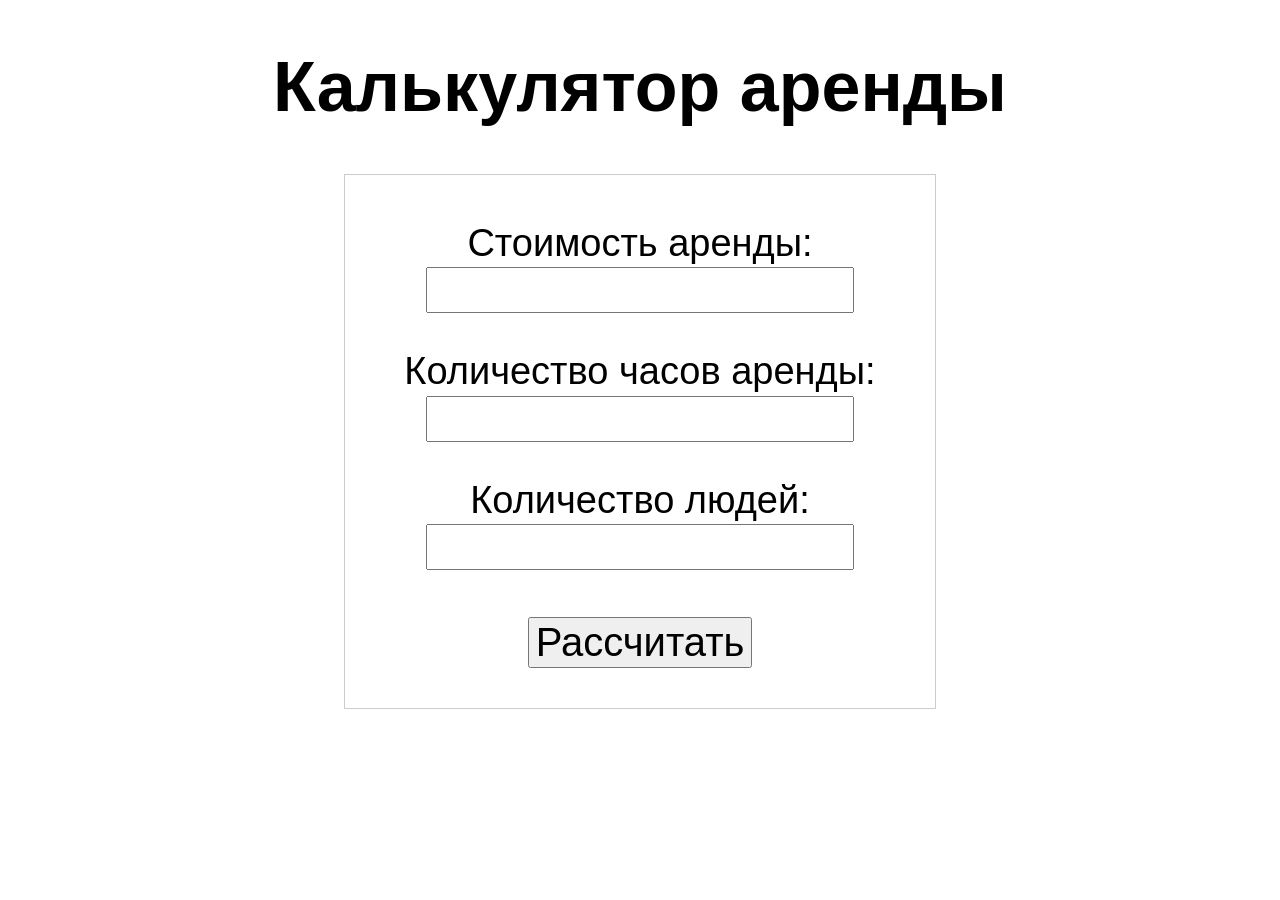
==== index.html @ 8d83f9d1 "Add files via upload" ====
<!DOCTYPE html>
<html>
<head>
  <title>Калькулятор аренды</title>
  <link rel="stylesheet" href="style.css">
</head>
<body>
  <h1>Калькулятор аренды</h1>
  <form id="rentalForm">
<div class="style">
    <label for="cost">Стоимость аренды:</label>
    <input class="okno" type="number" id="cost" name="cost" required>
    <br>
</div>
<div class="style">
    <label for="hours">Количество часов аренды:</label>
    <input class="okno" type="number" id="hours" name="hours" required>
    <br>
</div>

<div class="style">
  <label for="people">Количество людей:</label>
  <input class="okno" type="number" id="people" name="people" required>
  <br>
</div>

    <button class="btn" type="submit">Рассчитать</button>
  </form>
  <div id="result"></div>

  <script src="script.js"></script>
</body>
</html>
---- style.css ----
body {
    font-family: sans-serif;
    text-align: center;
  }

h1 {
  font-size: 70PX;
}
  .style {
    padding: 10px;
    font-size: 38px;
    margin: 17px;
  }

  #rentalForm {
    margin: 20px auto;
    padding: 20px;
    border: 1px solid #ccc;
    width: 550px;
  }

  .okno {
    font-size: 25px;
    height: 40px;
    width: 420px;
  }

  .btn {
    margin: 20px;
    font-size: 40px;
  }

  #result {
    margin-top: 20px;
    font-size: 1.2em;
    font-size: 40px;
  }
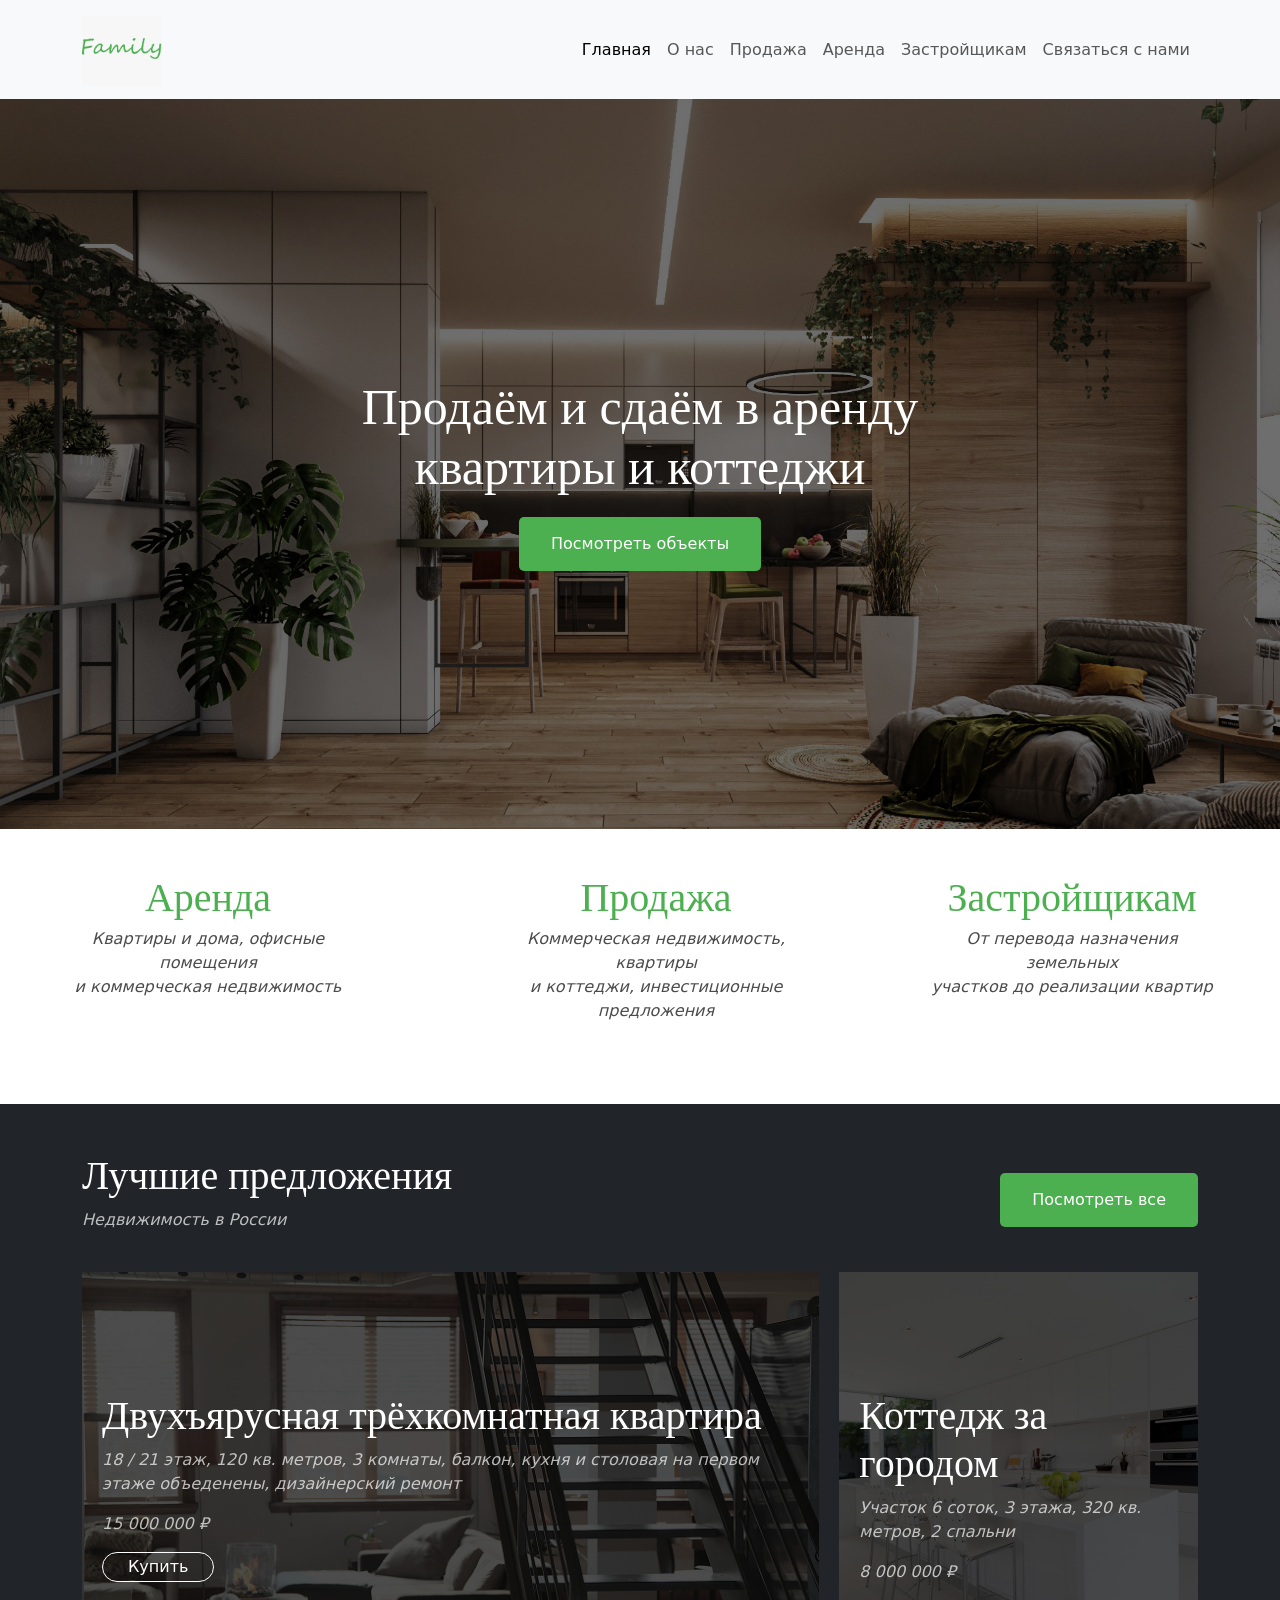
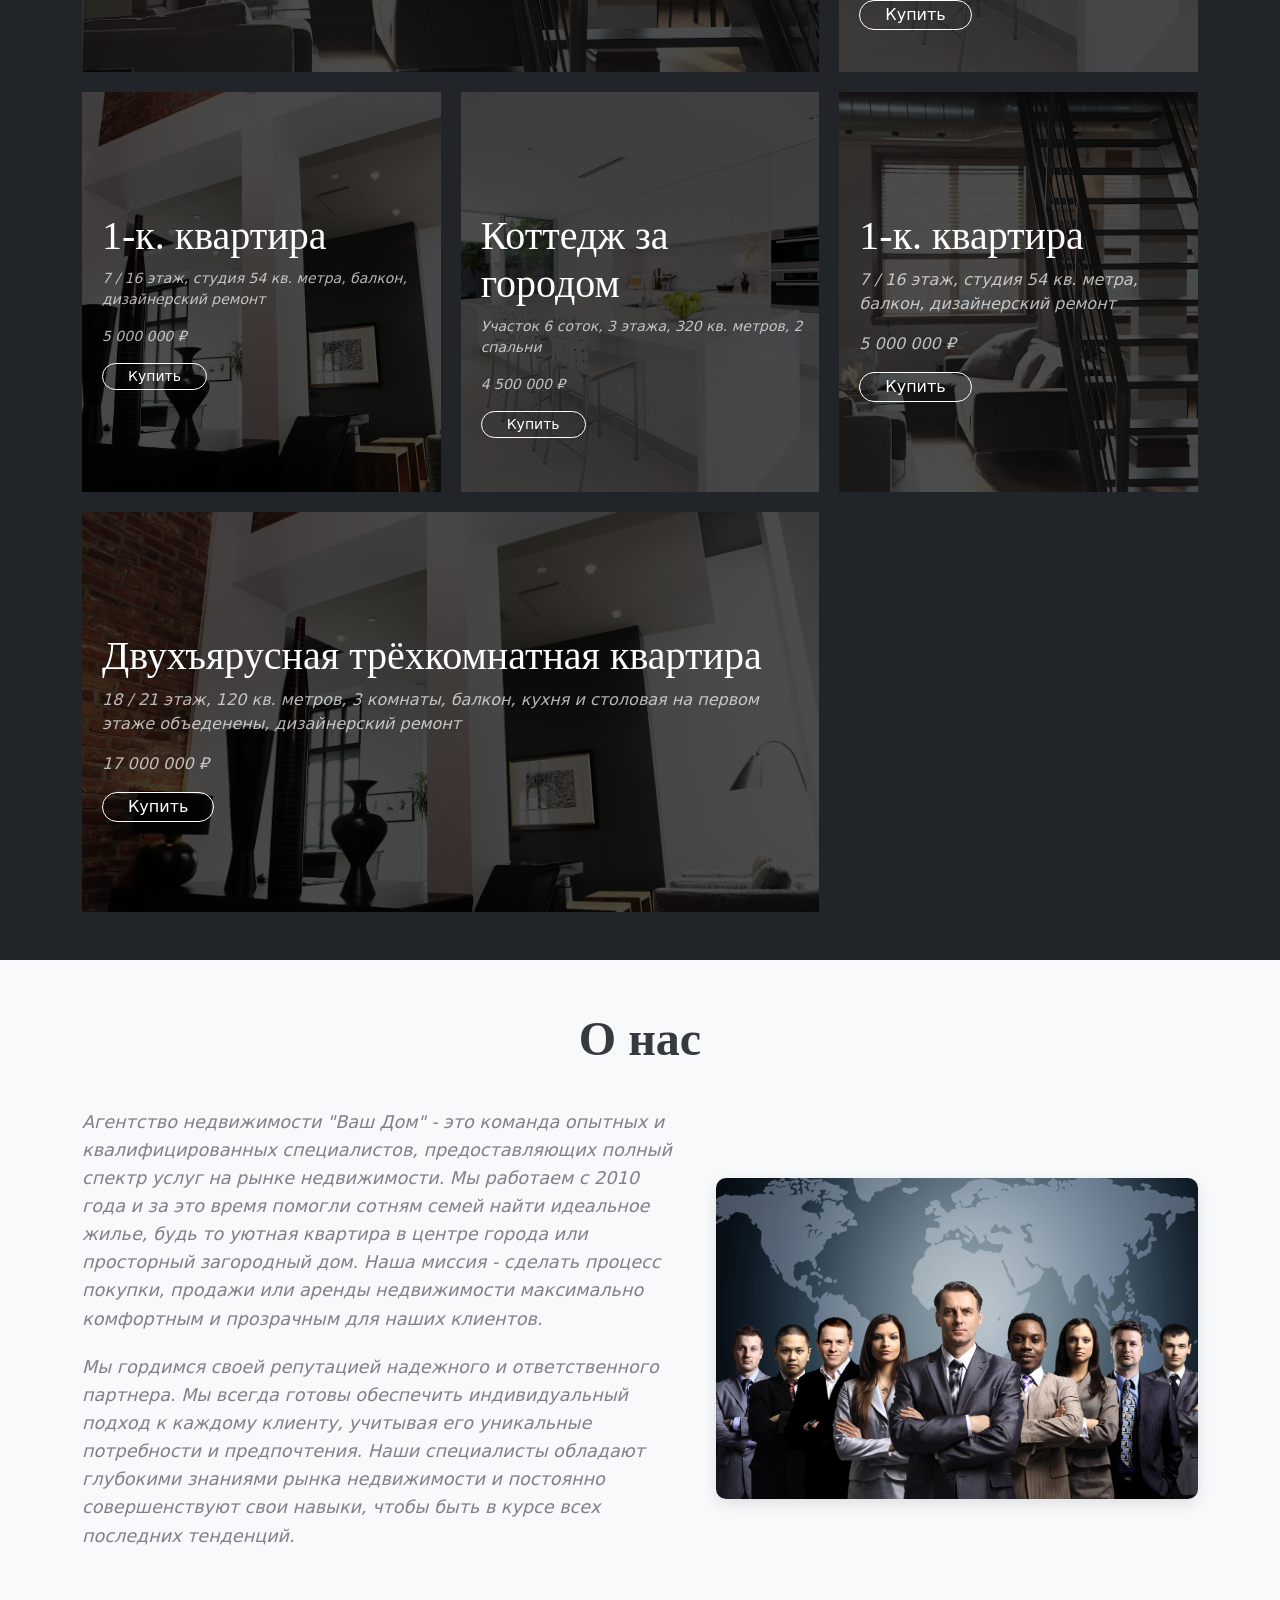
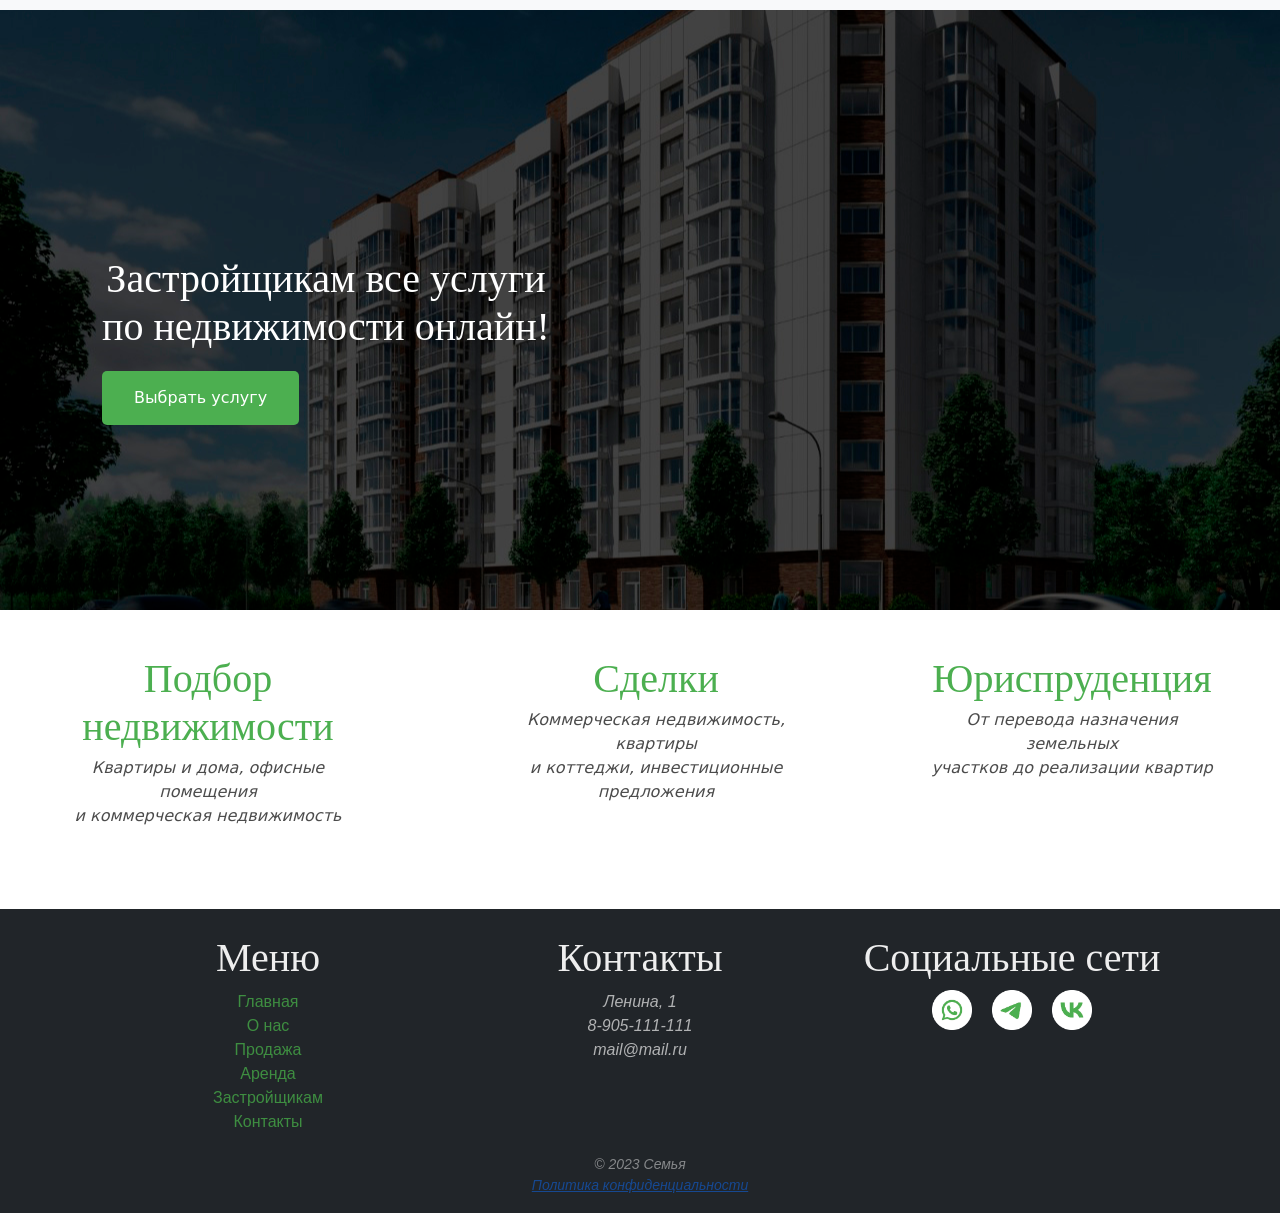
==== commit 206a769d: "Add files via upload" ====
--- a/index.html
+++ b/index.html
@@ -1,33 +1,246 @@
 <!DOCTYPE html>
-<html>
+<html lang="ru">
 <head>
-  <title>Калькулятор аренды</title>
-  <link rel="stylesheet" href="style.css">
+    <link rel="stylesheet" href="style.css">
+    <meta charset="UTF-8">
+    <meta name="viewport" content="width=device-width, initial-scale=1.0">
+    <title>Мой сайт</title>
+    <link href="https://cdn.jsdelivr.net/npm/bootstrap@5.3.2/dist/css/bootstrap.min.css" rel="stylesheet" integrity="sha384-T3c6CoIi6uLrA9TneNEoa7RxnatzjcDSCmG1MXxSR1GAsXEV/Dwwykc2MPK8M2HN" crossorigin="anonymous">
+    <script src="https://cdn.jsdelivr.net/npm/bootstrap@5.3.2/dist/js/bootstrap.bundle.min.js" integrity="sha384-C6RzsynM9kWDrMNeT87bh95OGNyZPhcTNXj1NW7RuBCsyN/o0jlpcV8Qyq46cDfL" crossorigin="anonymous"></script>
 </head>
 <body>
-  <h1>Калькулятор аренды</h1>
-  <form id="rentalForm">
-<div class="style">
-    <label for="cost">Стоимость аренды:</label>
-    <input class="okno" type="number" id="cost" name="cost" required>
-    <br>
-</div>
-<div class="style">
-    <label for="hours">Количество часов аренды:</label>
-    <input class="okno" type="number" id="hours" name="hours" required>
-    <br>
-</div>
-
-<div class="style">
-  <label for="people">Количество людей:</label>
-  <input class="okno" type="number" id="people" name="people" required>
-  <br>
-</div>
-
-    <button class="btn" type="submit">Рассчитать</button>
-  </form>
-  <div id="result"></div>
-
-  <script src="script.js"></script>
+
+    <!-- Шапка (Header) -->
+    <nav class="navbar navbar-expand-lg navbar-light bg-light">
+        <div class="container">
+          <a class="navbar-brand" href="#">
+            <img src="img/logo.png" alt="Логотип" width="80" height="70" class="d-inline-block align-text-top">
+          </a>
+          <button class="navbar-toggler" type="button" data-bs-toggle="collapse" data-bs-target="#navbarSupportedContent" aria-controls="navbarSupportedContent" aria-expanded="false" aria-label="Toggle navigation">
+            <span class="navbar-toggler-icon"></span>
+          </button>
+          <div class="collapse navbar-collapse" id="navbarSupportedContent">
+            <ul class="navbar-nav ms-auto mb-2 mb-lg-0">
+              <li class="nav-item"><a class="nav-link active" aria-current="page" href="">Главная</a></li>
+              <li class="nav-item"><a class="nav-link" href="about.html">О нас</a></li>
+              <li class="nav-item"><a class="nav-link" href="sale.html">Продажа</a></li>
+              <li class="nav-item"><a class="nav-link" href="rent.html">Аренда</a></li>
+              <li class="nav-item"><a class="nav-link" href="break.html">Застройщикам</a></li>
+              <li class="nav-item"><a class="nav-link" href="contact.html">Связаться с нами</a></li>
+            </ul>
+          </div>
+        </div>
+      </nav>
+
+
+    <!-- Основной контент (Main) -->
+
+        <section class="section">
+            <div class="section-content">
+              <h2>Продаём и сдаём в аренду <br> квартиры и коттеджи</h2>
+              <a href="#" class="button">Посмотреть объекты</a>
+            </div>
+          </section>
+        
+          <div class="three-column-block">
+            <div class="column">
+              <a href="#">
+                <h3>Аренда</h3>
+              <p>Квартиры и дома, офисные помещения <br> и коммерческая недвижимость</p>
+            </div>
+                </a>
+            <div class="column">
+              <a href="#">
+                <h3>Продажа</h3>
+              <p>Коммерческая недвижимость, квартиры <br> и коттеджи, инвестиционные предложения</p>
+            </div></a>
+            <div class="column">
+              <a href="#">
+                <h3>Застройщикам</h3>
+              <p>От перевода назначения земельных <br> участков до реализации квартир</p>
+            </div></a>
+          </div>
+          
+    <!-- 2 блок, предложения-->
+    <section class="bg-dark text-white py-5">
+        <div class="container">
+            <div class="d-flex justify-content-between align-items-center mb-4">
+                <div>
+                    <h2 class="best">Лучшие предложения</h2>
+                    <p>Недвижимость в России</p>
+                </div>
+                <a href="#" class="button">Посмотреть все</a>
+            </div>
+
+            <div class="property-grid">
+                <div class="property large">
+                    <img src="img/1.jpg" alt="Квартира 1">
+                    <div class="property-content">
+                        <h3>Двухъярусная трёхкомнатная квартира</h3>
+                        <p>18 / 21 этаж, 120 кв. метров, 3 комнаты, балкон, кухня и столовая на первом этаже объеденены, дизайнерский ремонт</p>
+                        <p class="price">15 000 000 ₽</p>
+                        <button class="oval-button">Купить</button>
+                    </div>
+                </div>
+                <div class="property medium">
+                    <img src="img/2.jpg" alt="Квартира 2">
+                    <div class="property-content">
+                        <h3>Коттедж за городом</h3>
+                        <p>Участок 6 соток, 3 этажа, 320 кв. метров, 2 спальни</p>
+                        <p class="price">8 000 000 ₽</p>
+                        <button class="oval-button">Купить</button>
+                    </div>
+                </div>
+                <div class="property small">
+                    <img src="img/3.jpg" alt="Квартира 3">
+                    <div class="property-content">
+                        <h3>1-к. квартира</h3>
+                        <p>7 / 16 этаж, студия 54 кв. метра, балкон, дизайнерский ремонт</p>
+                        <p class="price">5 000 000 ₽</p>
+                        <button class="oval-button">Купить</button>
+                    </div>
+                </div>
+                <div class="property small">
+                    <img src="img/2.jpg" alt="Квартира 4">
+                    <div class="property-content">
+                        <h3>Коттедж за городом</h3>
+                        <p>Участок 6 соток, 3 этажа, 320 кв. метров, 2 спальни</p>
+                        <p class="price">4 500 000 ₽</p>
+                        <button class="oval-button">Купить</button>
+                    </div>
+                </div>
+                <div class="property medium">
+                    <img src="img/1.jpg" alt="Квартира 5">
+                    <div class="property-content">
+                        <h3>1-к. квартира</h3>
+                        <p>7 / 16 этаж, студия 54 кв. метра, балкон, дизайнерский ремонт</p>
+                        <p class="price">5 000 000 ₽</p>
+                        <button class="oval-button">Купить</button>
+                    </div>
+                </div>
+                <div class="property large">
+                    <img src="img/3.jpg" alt="Квартира 6">
+                    <div class="property-content">
+                        <h3>Двухъярусная трёхкомнатная квартира</h3>
+                        <p>18 / 21 этаж, 120 кв. метров, 3 комнаты, балкон, кухня и столовая на первом этаже объеденены, дизайнерский ремонт</p>
+                        <p class="price">17 000 000 ₽</p>
+                        <button class="oval-button">Купить</button>
+                    </div>
+                </div>
+            </div>
+        </div>
+    </section>
+      
+
+      <!-- о нас -->
+
+      <section id="about-us" class="about-us-section">
+        <div class="container">
+          <h2 class="section-title">О нас</h2>
+          <div class="about-us-content">
+            <div class="about-us-text">
+              <p>
+                Агентство недвижимости "Ваш Дом" - это команда опытных и квалифицированных специалистов,
+                предоставляющих полный спектр услуг на рынке недвижимости. Мы работаем с 2010 года и за это
+                время помогли сотням семей найти идеальное жилье, будь то уютная квартира в центре города или
+                просторный загородный дом. Наша миссия - сделать процесс покупки, продажи или аренды
+                недвижимости максимально комфортным и прозрачным для наших клиентов.
+              </p>
+              <p>
+                Мы гордимся своей репутацией надежного и ответственного партнера. Мы всегда готовы
+                обеспечить индивидуальный подход к каждому клиенту, учитывая его уникальные потребности и
+                предпочтения. Наши специалисты обладают глубокими знаниями рынка недвижимости и постоянно
+                совершенствуют свои навыки, чтобы быть в курсе всех последних тенденций.
+              </p>
+            </div>
+            <div class="about-us-image">
+              <img src="img/team.jpg" alt="Фотография команды агентства">
+            </div>
+          </div>
+        </div>
+      </section>
+      
+      
+<!-- застройщикам -->
+
+    <section class="developer-services">
+        <div class="container">
+            <div class="services-content">
+                <div class="text-content">
+                    <h2>Застройщикам все услуги <br>по недвижимости онлайн!</h2>
+                    <a href="#" class="button">Выбрать услугу</a>
+                </div>
+            </div>
+        </div>
+    </section>
+    
+
+    <div class="three-column-block">
+        <div class="column">
+          <a href="#">
+            <h3>Подбор недвижимости</h3>
+          <p>Квартиры и дома, офисные помещения <br> и коммерческая недвижимость</p>
+        </div>
+            </a>
+        <div class="column">
+          <a href="#">
+            <h3>Сделки</h3>
+          <p>Коммерческая недвижимость, квартиры <br> и коттеджи, инвестиционные предложения</p>
+        </div></a>
+        <div class="column">
+          <a href="#">
+            <h3>Юриспруденция</h3>
+          <p>От перевода назначения земельных <br> участков до реализации квартир</p>
+        </div></a>
+      </div>
+      
+
+    <!-- Подвал (Footer) -->
+    <footer class="footer bg-dark">
+        <div class="container">
+          <div class="footer-content">
+            <div class="columns">
+              <div class="column_footer">
+                <nav class="main-menu">
+                  <h3>Меню</h3>
+                 <div>
+                    <li><a href="index.html">Главная</a></li>
+                    <li><a href="about.html">О нас</a></li>
+                    <li><a href="sale.html">Продажа</a></li>
+                    <li><a href="rent.html">Аренда</a></li>
+                    <li><a href="break.html">Застройщикам</a></li>
+                    <li><a href="contact.html">Контакты</a></li>
+                </div>
+                </nav>
+              </div>
+              <div class="column_footer">
+                <div class="contact">
+                  <h3>Контакты</h3>
+                  <p>Ленина, 1<br>8-905-111-111<br>mail@mail.ru</p>
+                </div>
+              </div>
+              <div class="column_footer">
+                <div class="social-media">
+                  <h3>Социальные сети</h3>
+                 <div class="menu">
+                   <a href="#"><img src="img/whatsapp.png" alt="WhatsApp" width="40"></a>
+                    <a href="#"><img src="img/telegram.png" alt="Telegram" width="40"></a>
+                   <a href="#"><img src="img/vk.png" alt="VK" width="40"></a>
+              </div>
+                </div>
+              </div>
+            </div> <!-- End of columns -->
+          </div>
+          <div class="copyright">
+            <p>&copy; 2023 Семья <br> <a href="#">Политика конфиденциальности</a></p>
+           
+          </div>
+        </div>
+      </footer>
+      
+      
+      
+    
+    <script src="https://cdn.jsdelivr.net/npm/bootstrap@5.3.2/dist/js/bootstrap.bundle.min.js"></script>
 </body>
 </html>
--- a/style.css
+++ b/style.css
@@ -1,38 +1,1129 @@
+@font-face {
+    font-family: 'MyCustomFont3'; 
+    src: url('Alumni_Sans_Pinstripe/AlumniSansPinstripe-Regular.ttf') format('woff2'), /* Поддерживаемые форматы */
+         url('Alumni_Sans_Pinstripe/AlumniSansPinstripe-Regular.ttf') format('woff'),
+         url('Alumni_Sans_Pinstripe/AlumniSansPinstripe-Regular.ttf') format('truetype'); /* Укажите пути к вашим шрифтам */
+    font-weight: normal; /* Обычно normal */
+    font-style: normal; /* Обычно normal */
+  }
+
+  @font-face {
+    font-family: 'MyCustomFont2'; 
+    src: url('Montserrat/Montserrat-VariableFont_wght.ttf') format('woff2'), /* Поддерживаемые форматы */
+         url('Montserrat/Montserrat-VariableFont_wght.ttf') format('woff'),
+         url('Montserrat/Montserrat-VariableFont_wght.ttf') format('truetype'); /* Укажите пути к вашим шрифтам */
+    font-weight: normal; /* Обычно normal */
+    font-style: normal; /* Обычно normal */
+  }
+  
+  h3 {
+    font-family: 'MyCustomFont3';
+  }
+
+  h2 {
+    font-family: 'MyCustomFont2';
+  }
+
+    p {
+    font-style: italic;
+    opacity: 0.7;
+  }
+
+  ul, li {
+    list-style: none;
+  }
+
 body {
-    font-family: sans-serif;
+    margin: 0;
+    font-family: sans-serif; 
+  }
+  
+
+/* главная страница, 1 блок */
+
+.section {
+    background-image: url('img/back_main.jpg');
+    height: 730px;
+    background-size: cover;
+    background-position: center;
+    color: white;
+    padding: 50px 20px; /* Изменённый паддинг для адаптивности */
+    display: flex;
+    align-items: center;
+    justify-content: center; /* Изменено на center для лучшей адаптации */
+    flex-direction: column; /* Изменено на column для вертикального расположения на маленьких экранах */
+}
+
+.section-content {
+    max-width: 90%; /* Максимум 90% ширины родителя */
+    padding: 20px;
+    text-align: center; /* Текст по центру на маленьких экранах */
+}
+
+.section-content h2 {
+    margin: 20px 0; /* Убран левый отступ */
+    font-size: 50px; /* Уменьшен размер шрифта */
+    width: auto; /* Ширина авто для адаптивности */
+}
+
+.button {
+    background-color: #4CAF50;
+    border: none;
+    color: white;
+    padding: 15px 32px;
     text-align: center;
-  }
-
-h1 {
-  font-size: 70PX;
-}
-  .style {
+    text-decoration: none;
+    display: inline-block;
+    font-size: 16px;
+    cursor: pointer;
+    border-radius: 5px;
+    transition: background-color 0.3s ease;
+}
+
+.button:hover {
+    background-color: #3e8e41;
+}
+
+
+/* Медиа-запросы для адаптивности */
+@media (max-width: 768px) {
+    .section {
+        height: auto; /* Автоматическая высота */
+        padding: 20px;
+    }
+    .section-content h2 {
+        font-size: 24px;
+    }
+    .button {
+        font-size: 14px;
+        padding: 10px 20px;
+    }
+}
+
+@media (max-width: 480px) {
+    .section-content h2 {
+        font-size: 20px;
+    }
+    .button {
+        font-size: 12px;
+        padding: 8px 16px;
+    }
+}
+
+
+
+.three-column-block {
+    display: flex;
+    flex-wrap: wrap; /* Разрешает перенос на новую строку при необходимости */
+    justify-content: space-around; /* Равномерно распределяет элементы по ширине */
+  }
+  
+  .three-column-block .column {
+    width: 30%; /* Ширина каждого столбца (30% от родительского элемента) */
+    box-sizing: border-box; /* Учитывает padding и border в ширину элемента */
+    margin-bottom: 20px; /* Отступ снизу между столбцами */
+    padding: 45px; /* Внутренний отступ внутри столбца */
+    text-align: center; /* Центрирует текст внутри столбца */
+  }
+  
+  /* Адаптивный дизайн: */
+  @media (max-width: 768px) { /* При ширине экрана меньше или равной 768px */
+    .three-column-block .column {
+        padding: 5px;
+      width: 48%; /* Ширина каждого столбца на меньших экранах */
+    }
+  }
+  
+  @media (max-width: 500px) { /* При ширине экрана меньше или равной 500px */
+    .three-column-block .column {
+      width: 100%; /* Каждый столбец занимает всю ширину */
+    }
+  }
+  
+  .column a { /* Стиль для ссылки */
+    text-decoration: none; /* Убираем подчеркивание */
+    color: #4CAF50; /* Зеленый цвет */
+    transition: color 0.3s ease;
+  }
+  
+  .column a:hover {
+    color: black; /* Черный цвет при наведении */
+  }
+  
+  .column h3 { /* Убираем лишний стиль для h3, он теперь наследуется от a */
+    margin-bottom: 5px;
+    font-size: 40px;
+    
+
+  }
+  
+  .column p {
+    font-style: italic;
+    color: black; 
+    opacity: 0.7;
+  }
+  
+  
+  /* Медиа-запросы для адаптивности */
+  @media (max-width: 768px) {
+    .column {
+      flex: 1 0 100%;
+      margin: 10px 0;
+      min-width: auto;
+    }
+  }
+  
+
+/* 2 блок, предложения */
+
+.best {
+    font-size: 40px;
+}
+
+.property-grid {
+    display: grid;
+    grid-template-columns: repeat(auto-fit, minmax(300px, 1fr));
+    grid-gap: 20px;
+    
+}
+
+.property {
+    position: relative;
+    overflow: hidden;
+    min-height: 400px; /* Увеличиваем минимальную высоту */
+}
+
+.property img {
+    width: 100%;
+    height: 400px;
+    object-fit: cover; /* Важно для правильного масштабирования изображения */
+    transition: transform 0.3s ease;
+}
+
+.property:hover img {
+    transform: scale(1.1);
+}
+
+.property-content {
+    position: absolute;
+    bottom: 0;
+    left: 0;
+    width: 100%;
+    height: 400px;
+    background-color: rgba(0, 0, 0, 0.7);
+    color: white;
     padding: 10px;
-    font-size: 38px;
-    margin: 17px;
-  }
-
-  #rentalForm {
+}
+
+.property.large {
+    grid-column: span 2;
+}
+
+.property.medium {
+    grid-column: span 1;
+}
+
+.property.small {
+    grid-column: span 1;
+}
+
+/* Медиа-запросы (могут потребовать корректировки) */
+@media (max-width: 992px) {
+    .property-grid {
+        grid-template-columns: 1fr;
+    }
+    .property.large, .property.medium, .property.small {
+        grid-column: 1;
+    }
+}
+
+.property {
+    position: relative;
+    overflow: hidden;
+    min-height: 400px;
+    display: flex; /* Добавляем flexbox */
+    flex-direction: column; /* Делаем направление столбцом */
+    justify-content: center; /* Центрируем по вертикали */
+    align-items: center; /* Центрируем по горизонтали */
+}
+
+.property-content {
+    /* Удаляем position: absolute; и высоту */
+    background-color: rgba(0, 0, 0, 0.7);
+    color: white;
+    padding-top: 120px; /* Добавим немного отступа */
+    padding-left: 20px;
+    
+}
+
+.oval-button {
+    background-color: transparent; /* Прозрачный фон */
+    border: 1px solid white; /* Белый контур */
+    border-radius: 25px / 25px; /* Овальная форма */
+    padding: 2px 25px;
+    color: white; /* Цвет текста */
+    cursor: pointer;
+    transition: border-color 0.3s ease; /* Плавный переход цвета */
+  }
+  
+  .oval-button:hover {
+    border-color: #4CAF50;
+    color: #4CAF50; /* Зеленый цвет */;
+  }
+
+  
+  
+  .property-content p {
+    font-style: italic;
+    opacity: 0.7;
+  }
+  
+  
+  .property-content h3 {
+   font-size: 40px;
+  }
+
+
+  
+
+/* Media query для меньших экранов */
+@media (max-width: 768px) {
+  .property-grid {
+    grid-template-columns: 1fr;
+  }
+  .property:nth-child(n+2) {
+    display: none;
+  }
+  .show-more {
+    display: block;
+    margin-top: 20px;
+  }
+}
+
+@media (max-width: 768px) {
+    .d-flex.justify-content-between.align-items-center.mb-4 {
+      flex-direction: column; /* Изменяем направление на вертикальное */
+      align-items: flex-start; /* Выравниваем по левому краю */
+      text-align: center; /* Выравниваем текст влево, если нужно */
+    }
+    .mb-4 {
+      margin-bottom: 20px; /* Добавляем отступ снизу между заголовком и кнопкой */
+    }
+  }
+  
+
+  /* о нас */
+
+  .about-us-section {
+    padding: 50px 0 40px;
+    background-color: #f8f9fa; /* Светло-серый фон */
+  }
+  
+  .section-title {
+    text-align: center;
+    margin-bottom: 40px;
+    font-size: 3rem;
+    font-weight: 700;
+    color: #343a40; /* Темно-серый цвет заголовка */
+  }
+  
+  .about-us-content {
+    display: flex;
+    justify-content: space-between;
+    align-items: center;
+    gap: 40px;
+  }
+  
+  .about-us-text {
+    flex: 1 1 50%; /* Текст занимает 50% ширины */
+  }
+  
+  .about-us-text p {
+    line-height: 1.6;
+    color: #495057; /* Серый цвет текста */
+    font-size: 1.1rem;
+    margin-bottom: 20px;
+  }
+  
+  .about-us-text ul {
+    list-style: disc; /* Маркеры списка */
+    padding-left: 20px;
+  }
+  
+  .about-us-text ul li {
+    margin-bottom: 10px;
+  }
+  
+  .about-us-image {
+    flex: 1 1 40%; /* Изображение занимает 40% ширины */
+    position: relative;
+  }
+  
+  .about-us-image img {
+    width: 100%;
+    height: auto;
+    border-radius: 10px; /* Скругленные углы изображения */
+    box-shadow: 0 5px 15px rgba(0, 0, 0, 0.1); /* Тень на изображении */
+  }
+  
+  
+  /* Адаптивный дизайн: */
+  @media (max-width: 992px) {
+    .about-us-content {
+      flex-direction: column; /* Вертикальное расположение на маленьких экранах */
+      align-items: center;
+      text-align: center;
+    }
+    .about-us-text, .about-us-image {
+      width: 100%;
+     
+      
+    }
+    .section-title {
+      margin-bottom: 30px;
+    }
+
+    .about-us-text p {
+        font-size: 15px;
+    }
+  }
+  
+  /* застройщикам */
+
+  .developer-services {
+    background-image: url(img/zas.jpg); /* Замените на путь к вашей картинке */
+    background-size: cover;
+    background-position: center;
+    background-repeat: no-repeat;
+    min-height: 600px; /* Минимальная высота */
+    display: flex;
+    align-items: center; /* Выравнивание по вертикали */
+    padding: 20px;
+    color: white; /* Цвет текста на фоне */
+}
+
+.container {
+    width: 100%;
+    max-width: 1320px; /* Максимальная ширина для центрирования */
+    margin: 0 auto; /* Автоматические отступы для центрирования */
+}
+
+
+.services-content {
+    width: 100%;
+    display: flex;
+    align-items: center;
+    justify-content: flex-start; /* Текст слева */
+}
+
+.text-content {
+    
+    margin-top: 60px;
+    padding: 20px;
+
+}
+
+.text-content h2 {
+    font-size: 40px;
+    margin-bottom: 20px;
+}
+
+@media (max-width: 768px) {
+    .developer-services {
+        min-height: 400px;
+    }
+
+    .services-content {
+        flex-direction: column; /* На маленьких экранах текст сверху, кнопка снизу */
+        align-items: center;
+    }
+    .text-content {
+        text-align: center; /* Центрирование текста на маленьких экранах */
+    }
+
+    .text-content h2 {
+        font-size: 20px;
+    }
+}
+
+
+/* футер */
+
+.footer {
+    color: #eee;
+    padding: 25px 0 1px;
+    font-family: 'Arial', sans-serif;
+  }
+  
+  
+  .container {
+    max-width: 1320px;
+    margin: 0 auto;
+    padding: 0 20px;
+  }
+  
+  .footer-content {
+    display: flex;
+    flex-wrap: wrap;
+    justify-content: space-around; /* Ключевое изменение: равномерное распределение */
+  }
+  
+  .columns {
+    display: flex;
+    width: 100%; /* Занимаем всю ширину контейнера */
+    margin-bottom: 20px;
+  }
+  
+  .column_footer {
+    flex: 1; /* Каждая колонка занимает равную часть доступного пространства */
+    margin: 0 10px; /* Небольшой отступ между колонками */
+    box-sizing: border-box; /* Важно: включает padding и border в ширину элемента */
+    text-align: center; /* Центрируем текст в колонках */
+  }
+
+  .column_footer a {
+    color: #3e8e41;
+    text-decoration: none;
+  }
+  
+  .column_footer a:hover {
+    color: white;
+  }
+
+  .column_footer h3 {
+    font-size: 40px;
+  }
+  
+  h3 {
+    margin-bottom: 15px;
+    font-size: 1.2em;
+  }
+  
+  /* ... (стили для списков, ссылок, изображений остаются теми же) ... */
+  
+  .copyright {
+    text-align: center;
+    font-size: 14px;
+    opacity: 0.7;
+  }
+  
+  /* Адаптивный дизайн */
+  @media (max-width: 768px) {
+    .columns {
+      flex-direction: column;
+      align-items: center;
+    }
+    .column {
+      flex-basis: 100%;
+      margin: 10px 0; /* Отступы сверху и снизу */
+    }
+
+    .column_footer {
+        margin-bottom: 30px;
+    }
+
+    .column_footer h3 {
+        font-size: 35px;
+    }
+  }
+
+  /* 2 страница */
+/* Styles for larger screens (desktops) */
+.about {
+    margin: 55px 0 55px;
+    display: flex;
+    justify-content: space-between;
+}
+
+.about-text {
+    width: 700px;
+}
+
+.about-text a {
+    margin-top: 10px;
+}
+
+.about-text h2 {
+    margin-bottom: 25px;
+}
+
+
+.team {
+    margin-top: 30px;
+    background-color: #f9f9f9; 
+    padding: 30px 0; 
+}
+
+.team h2 {
+    text-align: center; 
+    margin: 30px 0; 
+}
+
+.team-members {
+    display: flex;
+    flex-wrap: wrap; 
+    justify-content: center; 
+}
+
+.team-member {
+    width: 300px; 
+    margin: 20px; 
+    box-shadow: 0 2px 5px rgba(0, 0, 0, 0.1); 
+    border-radius: 5px; 
+    overflow: hidden; 
+    background-color: #fff; 
+    text-align: center; 
+}
+
+.team-member img {
+    width: 100%;
+    height: auto;
+    object-fit: cover; 
+    border-radius: 5px 5px 0 0; 
+}
+
+.team-member h3 {
+    margin: 5px 0 0;
+    font-size: 1.8em; /* Slightly reduced size */
+}
+
+.team-member p {
+    margin-bottom: 10px;
+    font-style: italic; 
+}
+
+
+/* Responsive Styles - Media Queries */
+@media (max-width: 992px) { /* Tablet and smaller */
+    .about {
+        flex-direction: column; /* Stack text and image vertically */
+        align-items: center; /* Center the items */
+    }
+    .about-text {
+        width: 100%;
+        margin-bottom: 20px; /* Add space between text and image */
+    }
+    .about-image {
+        width: 100%; /* Image takes full width */
+        margin-bottom: 20px;
+    }
+    .about-image img {
+        max-width: 100%;
+    }
+
+
+    .team-members {
+        justify-content: center; /* Center items horizontally */
+    }
+    .team-member {
+        width: calc(50% - 20px); /* Two columns on medium screens */
+        margin: 10px;
+    }
+    .team h2 { margin: 15px 0; } /* Reduced margin for the title */
+}
+
+@media (max-width: 768px) { /* Smaller tablets and larger phones */
+   .team-member {
+        width: calc(100% - 20px); /* One column per row */
+    }
+}
+
+@media (max-width: 576px) { /* Smaller phones */
+  .team-member {
+        width: calc(100% - 20px); /* One column per row */
+        margin: 10px;
+  }
+  .team-member h3 {
+    font-size: 1.5em; /*Further reduce font size */
+  }
+}
+
+/* 3 страница */
+
+.buy-apartment {
+    background-image: url("img/flat.jpg"); /* Замените на ваше изображение */
+    background-size: cover;
+    background-position: center;
+    background-repeat: no-repeat;
+    padding: 80px 0; /* Вертикальные отступы */
+    color: white; /* Цвет текста */
+    text-align: center; /* Текст по центру */
+    margin-bottom: 70px;
+}
+
+.main-image {
+  filter: brightness(0.7); /* Приглушаем яркость изображения */
+  position: absolute;
+  top: 0;
+  left: 0;
+  width: 100%;
+  height: 100%;
+  object-fit: cover;
+  z-index: -1; /* Помещаем изображение под другие элементы */
+}
+
+.room-buttons {
+    display: flex;
+    gap: 10px; /* Расстояние между кнопками */
+}
+
+.room-button {
+    flex: 1; /* Кнопки занимают одинаковую ширину */
+}
+
+.room-buttons .room-button {
+    color: white; /* Цвет текста по умолчанию */
+    /* Цвет фона по умолчанию - синий Bootstrap */
+    border-color: #ffffff; /* Цвет границы */
+}
+
+.room-buttons .room-button:hover {
+    color: white; /* Цвет текста при наведении */
+    background-color: #4CAF50; /* Цвет фона при наведении */
+    border-color: #4CAF50; /* Цвет границы при наведении */
+}
+
+.form-label {
+    margin-top: 30px;
+}
+
+.form_sale button {
+    margin-top: 15px;
+}
+
+.row>* {
+    margin-top: 0;
+}
+
+.apartment-blocks {
+    margin-top: 40px; /* Отступ сверху */
+    margin-bottom: 40px;
+}
+
+.apartment-block {
+    border: none;
+    border-radius: 10px;
+    overflow: hidden;
+    box-shadow: 0 4px 8px rgba(0, 0, 0, 0.1); /* Более мягкая тень */
+    transition: box-shadow 0.3s ease; /* Плавное изменение тени при наведении */
+    margin: 35px 0px;
+}
+
+.apartment-block:hover {
+    box-shadow: 0 8px 16px rgba(0, 0, 0, 0.2); /* Более выраженная тень при наведении */
+    transform: translateY(-2px); /* Небольшое поднятие при наведении */
+}
+
+.apartment-block img {
+    padding: 2%;
+    height: 200px;
+    object-fit: cover;
+    width: 100%;
+}
+
+.apartment-block .card-body {
+    padding: 15px;
+}
+
+.apartment-block .card-title {
+    font-size: 1.1rem;
+    font-weight: 600;
+    margin-bottom: 5px;
+    color: #333;
+}
+
+.apartment-block .card-text {
+    font-size: 0.9rem;
+    color: #666;
+    margin-bottom: 0; /* Убираем лишний отступ снизу */
+}
+
+.apartment-block .card-text:last-child {
+  margin-bottom: 0; /* Убираем отступ снизу у последнего текста */
+}
+
+/* 4 страница */
+
+.rent-apartment {
+    background-image: url("img/image12.jpg"); /* Замените на ваше изображение */
+    background-size: cover;
+    background-position: center;
+    background-repeat: no-repeat;
+    padding: 80px 0; /* Вертикальные отступы */
+    color: white; /* Цвет текста */
+    text-align: center; /* Текст по центру */
+    margin-bottom: 70px;
+}
+
+/* 5 страница */ 
+
+.break_usluga {
+    display: flex;
+    align-items: flex-start;
+    padding: 20px;
+    justify-content: space-around;
+  }
+
+  .break-content h2 {
+    margin-top: 25px;
+  }
+  
+  .flex-container {
+    display: flex;
+    gap: 20px; /* Пробел между блоками */
+  }
+  
+  
+  .service-item {
+    margin-bottom: 10px;
+    padding: 10px;
+    border: 1px solid #ddd; /* Тонкая граница */
+    border-radius: 5px;
+    background-color: #fff; /* Белый фон */
+  }
+  
+  .service-item a {
+    text-decoration: none;
+    color: #343a40; /* Темно-серый цвет ссылок */
+    display: block; /* Превращаем ссылку в блок */
+  }
+  
+  .service-item a:hover {
+    text-decoration: underline;
+    color: #4CAF50; /* Синий цвет при наведении */
+  }
+  
+  .banner {
+    flex: 1 1 40%; /* Занимаем 40% ширины */
+    max-width: 600px; /* Максимальная ширина баннера */
+  }
+  
+  .banner img {
+    width: 100%;
+    height: auto;
+    border-radius: 5px; /* Скругление углов изображения */
+  }
+  
+  /* Отзывчивый дизайн */
+  @media (max-width: 768px) {
+    .break_usluga {
+      flex-direction: column; /* Блоки располагаются вертикально */
+      align-items: center; /* Центрирование блоков */
+    }
+    .service-list, .banner {
+      width: 100%; /* Занимаем 100% ширины */
+      margin-bottom: 20px; /* Отступ снизу */
+    }
+
+    .flex-container {
+           display: flex;
+    flex-direction: column;
+    }
+
+ 
+  }
+  
+
+  /* 6 страница */
+
+  .contact_content {
+    max-width: 1200px;
     margin: 20px auto;
     padding: 20px;
+    display: flex;
+    flex-wrap: wrap;
+    justify-content: space-between;
+    gap: 40px;
+}
+
+h2 {
+    margin-bottom: 20px;
+    text-align: center; /* Центрируем заголовок */
+}
+
+.contact_content {
+    width: 100%;
+}
+
+.contact-form {
+    flex: 1 0 450px; /* Минимальная ширина формы */
+    padding: 20px;
+    background-color: #fff;
+    border-radius: 8px;
+    box-shadow: 0 2px 10px rgba(0, 0, 0, 0.1);
+}
+
+.contact-form label {
+    display: block;
+    margin-bottom: 5px;
+    font-weight: bold;
+    color: #333;
+}
+
+.contact-form input,
+.contact-form textarea {
+    width: 100%;
+    padding: 10px;
+    margin-bottom: 15px;
     border: 1px solid #ccc;
-    width: 550px;
-  }
-
-  .okno {
-    font-size: 25px;
-    height: 40px;
-    width: 420px;
-  }
-
-  .btn {
-    margin: 20px;
-    font-size: 40px;
-  }
-
-  #result {
+    border-radius: 5px;
+    box-sizing: border-box; /* Важно для учета padding в ширине */
+}
+
+.contact-form button {
+    background-color: #4CAF50;
+    color: white;
+    padding: 12px 20px;
+    border: none;
+    border-radius: 5px;
+    cursor: pointer;
+    transition: background-color 0.3s;
+    width: 100%;
+}
+
+.contact-form button:hover {
+    background-color: #45a049;
+}
+
+.store-info {
+    flex: 1 0 300px; /* Минимальная ширина блока с информацией */
+    padding: 20px;
+    background-color: #fff;
+    border-radius: 8px;
+    box-shadow: 0 2px 10px rgba(0, 0, 0, 0.1);
+}
+
+.store-info .contact-row {
+    display: flex;
+    justify-content: space-between;
+    margin-bottom: 5px;
+}
+
+.store-info .contact-row span {
+    flex: 1;
+}
+
+
+.store-info #map {
+    width: 100%;
+    height: 200px;
+    margin-bottom: 10px;
+    border: 1px solid #ccc;
+    border-radius: 5px;
+}
+
+/* Отзывчивость */
+@media (max-width: 768px) {
+    main {
+        flex-direction: column;
+        gap: 20px;
+    }
+    .contact_content > div {
+        width: 100%;
+    }
+}
+
+.contact-form {
+    background-color: #fff; /* White background */
+    border-radius: 8px;
+    box-shadow: 0 2px 10px rgba(0, 0, 0, 0.1); /* Subtle shadow */
+    padding: 30px; /* Padding around the form */
+    max-width: 800px; /* Maximum width of the form */
+    margin: 0 auto; /* Center the form */
+}
+
+.contact-form label {
+    display: block; /* Labels take up the full width */
+    margin-bottom: 5px;
+    font-weight: bold;
+    color: #333; /* Dark grey text for labels */
+}
+
+.contact-form input[type="text"],
+.contact-form input[type="tel"],
+.contact-form input[type="email"],
+.contact-form input[type="checkbox"] {
+    width: 100%;
+    padding: 10px;
+    margin-bottom: 15px;
+    border: 1px solid #ccc; /* Light grey border */
+    border-radius: 5px;
+    box-sizing: border-box; /* Include padding and border in the width */
+}
+
+
+.contact-form input[type="checkbox"] {
+    margin-right: 5px; /* Space between checkbox and label */
+    vertical-align: middle; /* Vertically align checkbox and text */
+}
+
+.contact-form a { /* Style the link in the checkbox label */
+    color: #007bff; /* Blue link color */
+    text-decoration: none;
+}
+
+.contact-form a:hover {
+    text-decoration: underline; /* Underline on hover */
+}
+
+.contact-form button[type="submit"] {
+    background-color: #4CAF50; /* Green submit button */
+    color: white;
+    padding: 12px 20px;
+    border: none;
+    border-radius: 5px;
+    cursor: pointer;
+    transition: background-color 0.3s ease; /* Smooth color transition */
+    width: 100%; /* Button takes up full width */
+    font-size: 16px; /* Adjust button text size as needed */
+    margin-top: 15px;
+}
+
+.contact-form button[type="submit"]:hover {
+    background-color: #45a049; /* Darker green on hover */
+}
+
+
+/* Responsive Design (adjust for smaller screens) */
+@media (max-width: 400px) {
+    .contact-form {
+        padding: 20px;
+    }
+}
+
+.label_contact {
+    display: flex;
+    align-items: center;
+}
+
+
+/* style.css */
+.contact-section {
     margin-top: 20px;
-    font-size: 1.2em;
-    font-size: 40px;
-  }
-  +}
+
+.contact-form form {
+    display: flex;
+    flex-direction: column; /* Stack form fields vertically */
+}
+
+.contact-form label {
+    margin-bottom: 0.5rem; /* Adjust spacing */
+}
+
+.contact-form input,
+.contact-form textarea {
+    margin-bottom: 1rem; /* Adjust spacing */
+}
+
+.contact-form button {
+    margin-top: 1rem; /* Add space above the button */
+}
+
+.store-info {
+    text-align: left;
+}
+
+.contact-row {
+    margin-bottom: 0.5rem;
+}
+
+.store-info #map {
+    margin-bottom: 1rem; /* Adjust spacing */
+}
+
+.social-media a {
+    margin: 0 0.5rem; /* Add spacing between social media icons */
+}
+
+
+@media (max-width: 768px) {
+    .contact-section {
+        flex-direction: column; /* Stack form and info on smaller screens */
+    }
+    .contact-form, .store-info {
+        width: 100%;
+    }
+    .footer .row {
+        flex-direction: column; /* Stack footer items vertically */
+    }
+    .footer .col-md-4 {
+        width: 100%;
+        margin-bottom: 20px; /* add margin between columns */
+    }
+
+}
+
+/* style.css */
+
+/* General styles */
+.contact-section {
+    margin-top: 20px;
+}
+
+.contact-form form {
+    display: flex;
+    flex-direction: column;
+}
+
+.contact-form label {
+    margin-bottom: 0.5rem;
+}
+
+.contact-form input,
+.contact-form textarea {
+    margin-bottom: 1rem;
+}
+
+.contact-form button {
+    margin-top: 1rem;
+}
+
+
+.store-info {
+    text-align: left;
+}
+
+.contact-row {
+    margin-bottom: 0.5rem;
+}
+
+.store-info #map {
+    margin-bottom: 1rem;
+}
+
+.social-media a {
+    margin: 0 0.5rem;
+}
+
+
+/* Responsive Styles */
+@media (max-width: 992px) { /* Adjust breakpoint as needed */
+    .contact-section {
+        flex-direction: column; /* Stack form and info on smaller screens */
+    }
+    .contact-form, .store-info {
+        width: 100%;
+    }
+    .footer .row {
+        flex-direction: column;
+    }
+    .footer .col-md-4 {
+        width: 100%;
+        margin-bottom: 20px;
+    }
+    .contact-form {
+        max-width: 100%; /* Allow form to take full width */
+        box-sizing: border-box; /* To avoid horizontal scroll */
+    }
+    .store-info {
+        max-width: 100%;
+        box-sizing: border-box;
+    }
+
+}
+
+
+.contact_contents h2 {
+    margin-top: 25px;
+}
